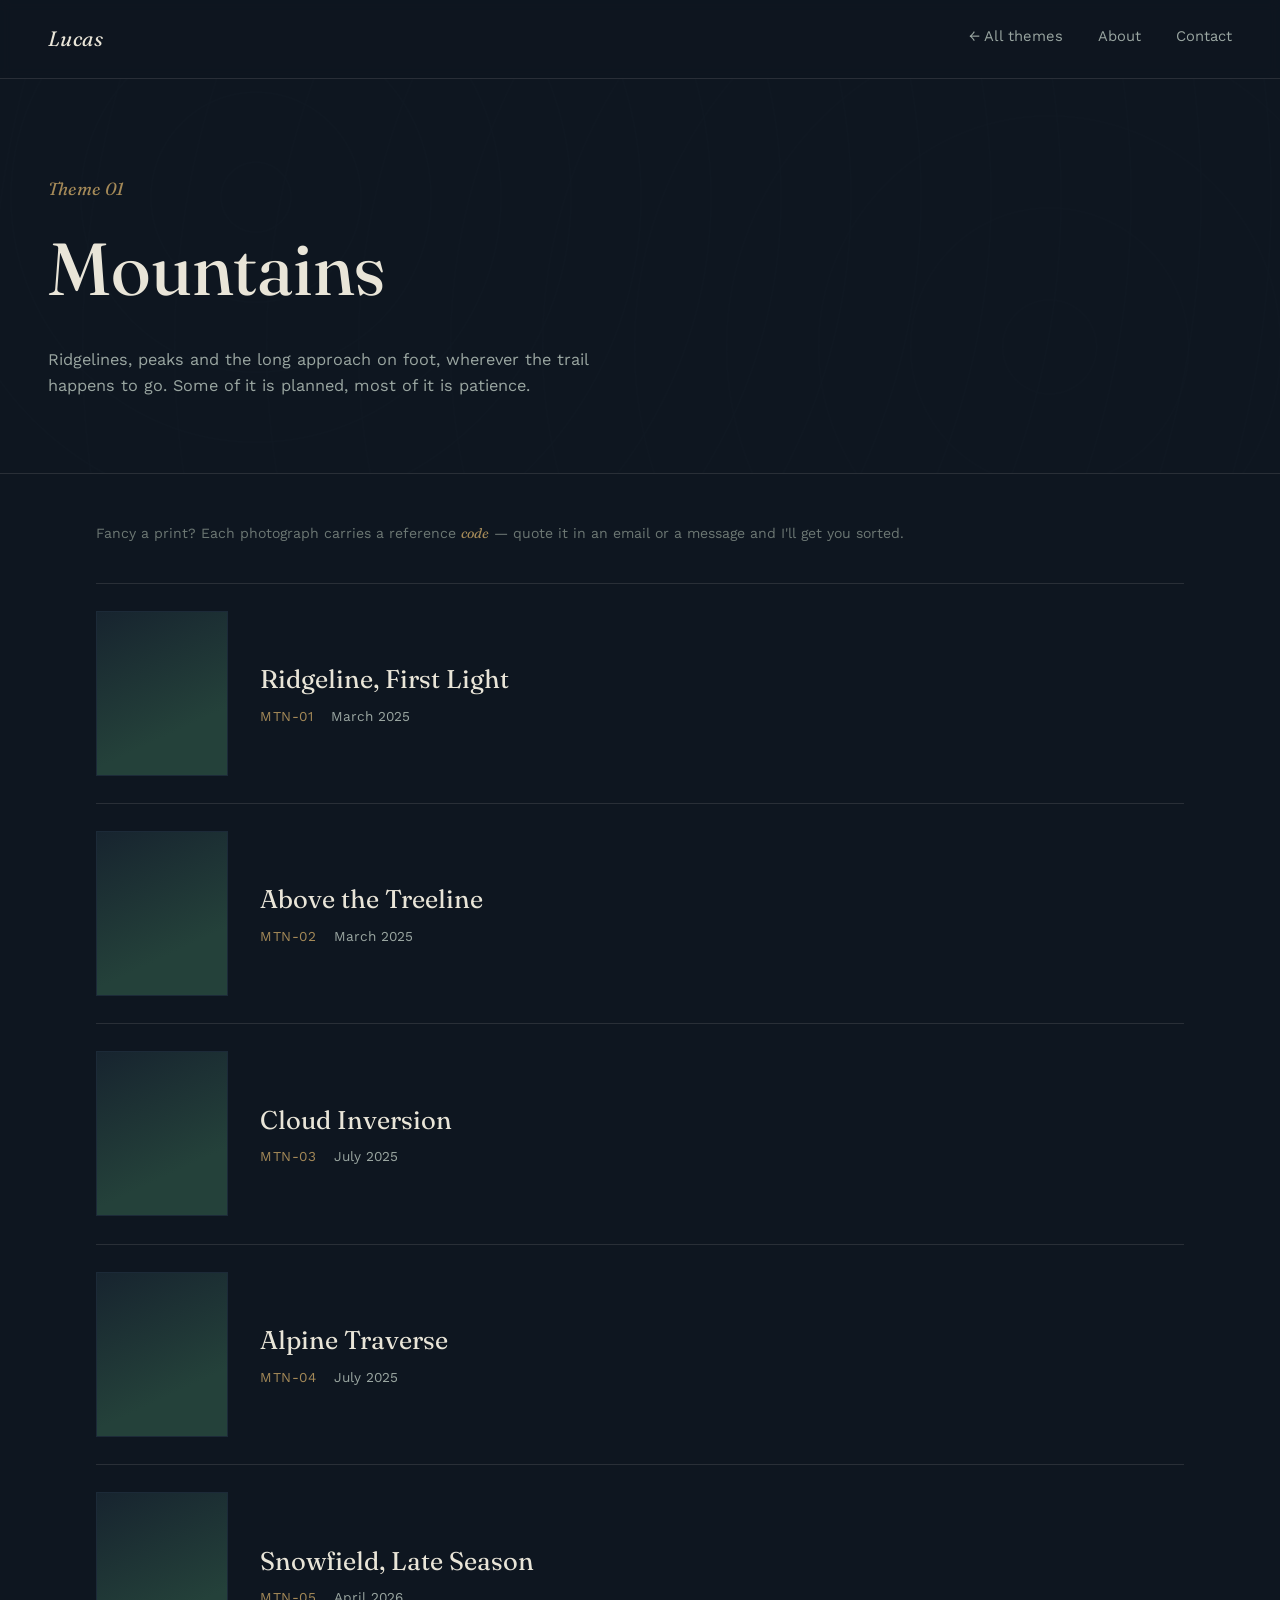
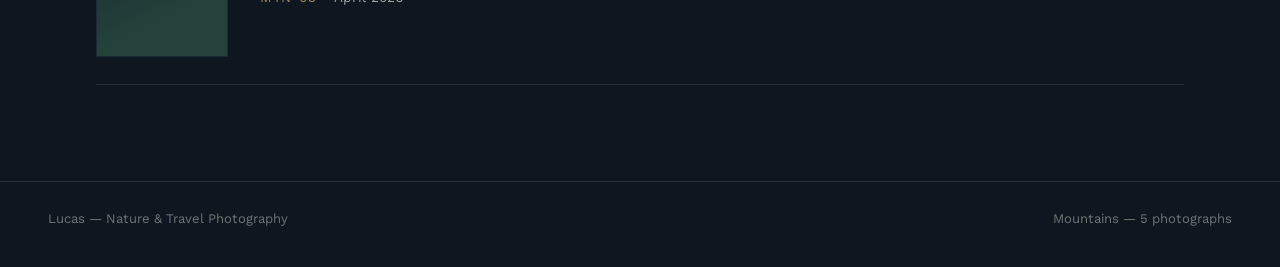
==== mountains.html @ 5c5465d4 "Update and rename nature.html to mountains.html" ====
<!DOCTYPE html>
<html lang="en">
<head>
<meta charset="UTF-8">
<meta name="viewport" content="width=device-width, initial-scale=1.0">
<title>Mountains — Lucas</title>
<style>
@import url('https://fonts.googleapis.com/css2?family=Fraunces:ital,opsz,wght@0,9..144,340;0,9..144,460;1,9..144,420;1,9..144,520&family=Work+Sans:wght@400;500;600&display=swap');
 
:root{
  --bg: #0e1620;
  --bg-panel: #131f2b;
  --bg-panel-2: #17242f;
  --ink: #e9e5d8;
  --ink-soft: #9aa6a1;
  --ink-faint: #6c7773;
  --green: #24413a;
  --navy-line: #1c2a38;
  --brass: #a58a58;
  --brass-soft: rgba(165,138,88,0.55);
  --line: rgba(233,229,216,0.12);
  --max: 42rem;
  --wide: 74rem;
}
 
*{ box-sizing:border-box; }
html{ scroll-behavior:smooth; }
 
body{
  margin:0;
  background:var(--bg);
  color:var(--ink);
  font-family:'Work Sans', 'Helvetica Neue', Arial, sans-serif;
  font-weight:400;
  line-height:1.6;
  -webkit-font-smoothing:antialiased;
}
 
.topo{
  position:absolute; inset:0;
  pointer-events:none;
  opacity:.16;
  background-image:
    repeating-radial-gradient(circle at 20% 30%, transparent 0 34px, rgba(233,229,216,0.5) 35px, transparent 36px 70px),
    repeating-radial-gradient(circle at 82% 68%, transparent 0 46px, rgba(233,229,216,0.4) 47px, transparent 48px 92px);
  mix-blend-mode:overlay;
}
 
h1,h2,h3{ margin:0; font-weight:460; font-family:'Fraunces', Georgia, serif; }
p{ margin:0 0 1.1em; color:var(--ink-soft); }
a{ color:inherit; text-decoration:none; }
 
.eyebrow{
  display:block;
  font-size:.78rem;
  letter-spacing:.14em;
  color:var(--brass);
  margin-bottom:.6rem;
  text-transform: uppercase;
}
 
/* ---------------- header / nav ---------------- */
.site-header{
  position:sticky; top:0; z-index:30;
  display:flex; align-items:center; justify-content:space-between;
  padding:1.4rem clamp(1.2rem,4vw,3rem);
  background:rgba(14,22,32,.86);
  backdrop-filter:blur(6px);
  border-bottom:1px solid var(--line);
}
.site-header__mark{
  font-family:'Fraunces', serif;
  font-style:italic;
  font-size:1.3rem;
  letter-spacing:.02em;
}
.site-header__nav{ display:flex; gap:clamp(1rem,3vw,2.2rem); align-items:center; }
.site-header__nav a{
  font-size:.92rem;
  color:var(--ink-soft);
  border-bottom:1px solid transparent;
  padding-bottom:.2rem;
  transition:color .2s ease, border-color .2s ease;
}
.site-header__nav a:hover, .site-header__nav a:focus-visible{
  color:var(--ink);
  border-color:var(--brass-soft);
}
.site-header__back{
  font-size:.92rem;
  color:var(--ink-soft);
}
.site-header__back:hover{ color:var(--ink); }
 
/* ---------------- page hero (theme pages) ---------------- */
.page-hero{
  position:relative;
  padding:clamp(3.5rem,10vw,6rem) clamp(1.2rem,4vw,3rem) clamp(2.5rem,6vw,3.5rem);
  border-bottom:1px solid var(--line);
  overflow:hidden;
}
.page-hero__year{
  font-family:'Fraunces', serif;
  font-style:italic;
  color:var(--brass);
  font-size:1.1rem;
  position:relative;
}
.page-hero__title{
  font-size:clamp(2.6rem,7vw,4.6rem);
  margin-top:.4rem;
  position:relative;
  max-width:34rem;
}
.page-hero__intro{
  max-width:38rem;
  margin-top:1.2rem;
  position:relative;
  font-size:1.02rem;
}
 
/* ---------------- print list (theme pages) ---------------- */
.print-note{
  max-width:var(--wide);
  margin:0 auto;
  padding:clamp(2.2rem,5vw,3rem) clamp(1.2rem,4vw,3rem) 0;
  font-size:.88rem;
  color:var(--ink-faint);
}
.print-note code{
  color:var(--brass);
  font-family:'Fraunces', serif;
  font-style:italic;
}
 
.print-list{
  max-width:var(--wide);
  margin:0 auto;
  padding:clamp(1.6rem,4vw,2.4rem) clamp(1.2rem,4vw,3rem) clamp(4rem,8vw,6rem);
}
.print-row{
  display:flex;
  align-items:center;
  gap:clamp(1.2rem,3vw,2rem);
  padding:clamp(1.2rem,2.6vw,1.7rem) 0;
  border-top:1px solid var(--line);
}
.print-row:last-child{ border-bottom:1px solid var(--line); }
 
.print-row__thumb{
  flex:none;
  width:clamp(88px, 14vw, 132px);
  aspect-ratio: 4 / 5;
  border:1px solid var(--navy-line);
  overflow:hidden;
  position:relative;
}
.print-row__thumb img{
  width:100%; height:100%;
  object-fit:cover;
  display:block;
}
.print-row__thumb .ph{
  position:absolute; inset:0;
  background:
    linear-gradient(155deg, var(--bg-panel-2), var(--green) 70%),
    repeating-linear-gradient(0deg, transparent 0 22px, rgba(233,229,216,.05) 23px 24px);
}
 
.print-row__meta{ flex:1 1 auto; min-width:0; }
.print-row__title{
  font-family:'Fraunces', serif;
  font-size:clamp(1.25rem,2.6vw,1.6rem);
  color:var(--ink);
}
.print-row__sub{
  margin-top:.35rem;
  display:flex;
  flex-wrap:wrap;
  gap:.4rem 1.1rem;
  font-size:.85rem;
  color:var(--ink-faint);
}
.print-row__code{
  color:var(--brass);
  letter-spacing:.04em;
}
.print-row__date{ color:var(--ink-soft); }
 
@media (max-width:560px){
  .print-row{ align-items:flex-start; }
}
 
/* ---------------- footer ---------------- */
.site-footer{
  padding:1.6rem clamp(1.2rem,4vw,3rem) 2.4rem;
  font-size:.82rem;
  color:var(--ink-faint);
  display:flex; justify-content:space-between; flex-wrap:wrap; gap:.6rem;
  border-top:1px solid var(--line);
}
 
:focus-visible{ outline:1px solid var(--brass); outline-offset:3px; }
</style>
</head>
<body>
 
<header class="site-header">
  <a class="site-header__mark" href="index.html">Lucas</a>
  <nav class="site-header__nav">
    <a class="site-header__back" href="index.html#themes">&larr; All themes</a>
    <a href="index.html#about">About</a>
    <a href="index.html#contact">Contact</a>
  </nav>
</header>
 
<section class="page-hero">
  <div class="topo" aria-hidden="true"></div>
  <span class="page-hero__year">Theme 01</span>
  <h1 class="page-hero__title">Mountains</h1>
  <p class="page-hero__intro">
    Ridgelines, peaks and the long approach on foot, wherever the trail happens
    to go. Some of it is planned, most of it is patience.
  </p>
</section>
 
<p class="print-note">
  Fancy a print? Each photograph carries a reference <code>code</code> —
  quote it in an email or a message and I'll get you sorted.
</p>
 
<div class="print-list">
 
  <a class="print-row" href="mailto:lucasrouer.lr@gmail.com?subject=Print%20request%20—%20MTN-01">
    <span class="print-row__thumb">
      <img src="photo/mountains-1.jpg" alt="Ridgeline, First Light" onerror="this.style.display='none'; this.nextElementSibling.style.display='block';">
      <span class="ph" style="display:none;"></span>
    </span>
    <span class="print-row__meta">
      <span class="print-row__title">Ridgeline, First Light</span>
      <span class="print-row__sub">
        <span class="print-row__code">MTN-01</span>
        <span class="print-row__date">March 2025</span>
      </span>
    </span>
  </a>
 
  <a class="print-row" href="mailto:lucasrouer.lr@gmail.com?subject=Print%20request%20—%20MTN-02">
    <span class="print-row__thumb">
      <img src="photo/mountains-2.jpg" alt="Above the Treeline" onerror="this.style.display='none'; this.nextElementSibling.style.display='block';">
      <span class="ph" style="display:none;"></span>
    </span>
    <span class="print-row__meta">
      <span class="print-row__title">Above the Treeline</span>
      <span class="print-row__sub">
        <span class="print-row__code">MTN-02</span>
        <span class="print-row__date">March 2025</span>
      </span>
    </span>
  </a>
 
  <a class="print-row" href="mailto:lucasrouer.lr@gmail.com?subject=Print%20request%20—%20MTN-03">
    <span class="print-row__thumb">
      <img src="photo/mountains-3.jpg" alt="Cloud Inversion" onerror="this.style.display='none'; this.nextElementSibling.style.display='block';">
      <span class="ph" style="display:none;"></span>
    </span>
    <span class="print-row__meta">
      <span class="print-row__title">Cloud Inversion</span>
      <span class="print-row__sub">
        <span class="print-row__code">MTN-03</span>
        <span class="print-row__date">July 2025</span>
      </span>
    </span>
  </a>
 
  <a class="print-row" href="mailto:lucasrouer.lr@gmail.com?subject=Print%20request%20—%20MTN-04">
    <span class="print-row__thumb">
      <img src="photo/mountains-4.jpg" alt="Alpine Traverse" onerror="this.style.display='none'; this.nextElementSibling.style.display='block';">
      <span class="ph" style="display:none;"></span>
    </span>
    <span class="print-row__meta">
      <span class="print-row__title">Alpine Traverse</span>
      <span class="print-row__sub">
        <span class="print-row__code">MTN-04</span>
        <span class="print-row__date">July 2025</span>
      </span>
    </span>
  </a>
 
  <a class="print-row" href="mailto:lucasrouer.lr@gmail.com?subject=Print%20request%20—%20MTN-05">
    <span class="print-row__thumb">
      <img src="photo/mountains-5.jpg" alt="Snowfield, Late Season" onerror="this.style.display='none'; this.nextElementSibling.style.display='block';">
      <span class="ph" style="display:none;"></span>
    </span>
    <span class="print-row__meta">
      <span class="print-row__title">Snowfield, Late Season</span>
      <span class="print-row__sub">
        <span class="print-row__code">MTN-05</span>
        <span class="print-row__date">April 2026</span>
      </span>
    </span>
  </a>
 
</div>
 
<footer class="site-footer">
  <span>Lucas — Nature &amp; Travel Photography</span>
  <span>Mountains — 5 photographs</span>
</footer>
 
</body>
</html>
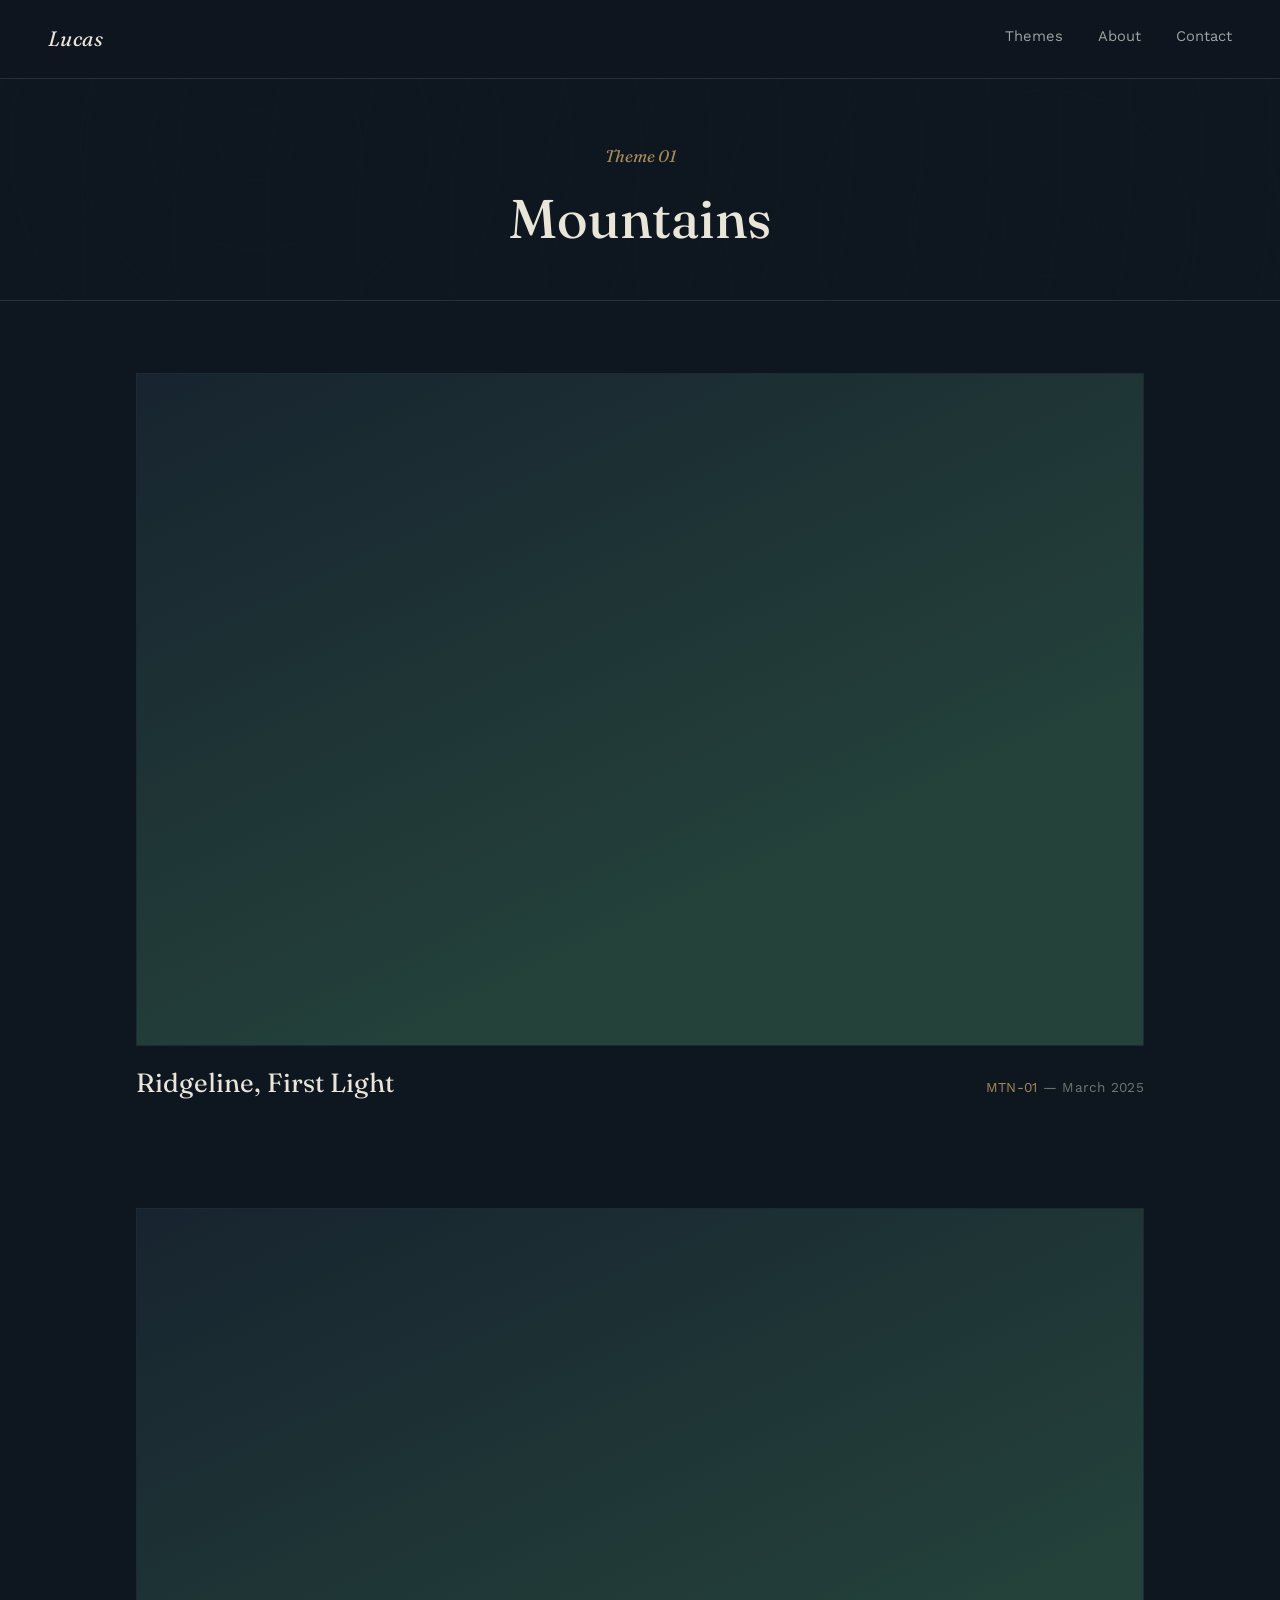
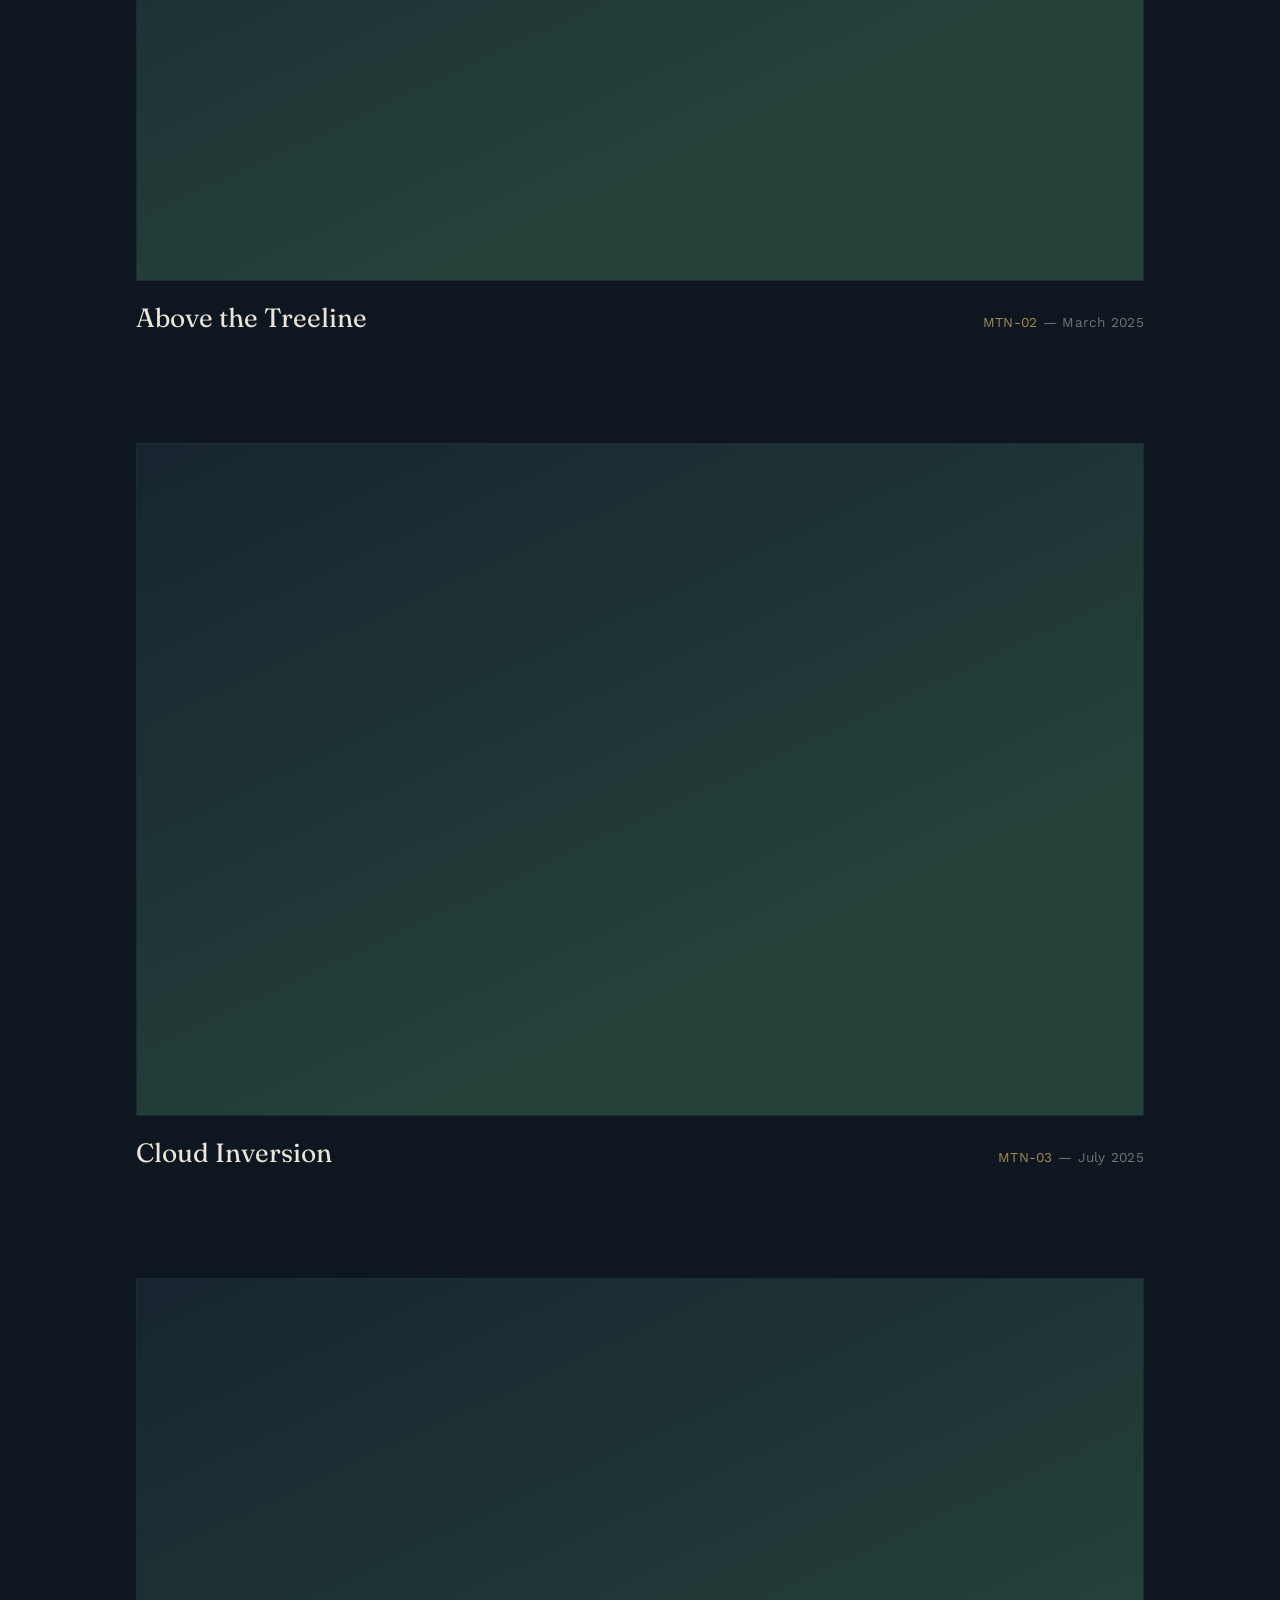
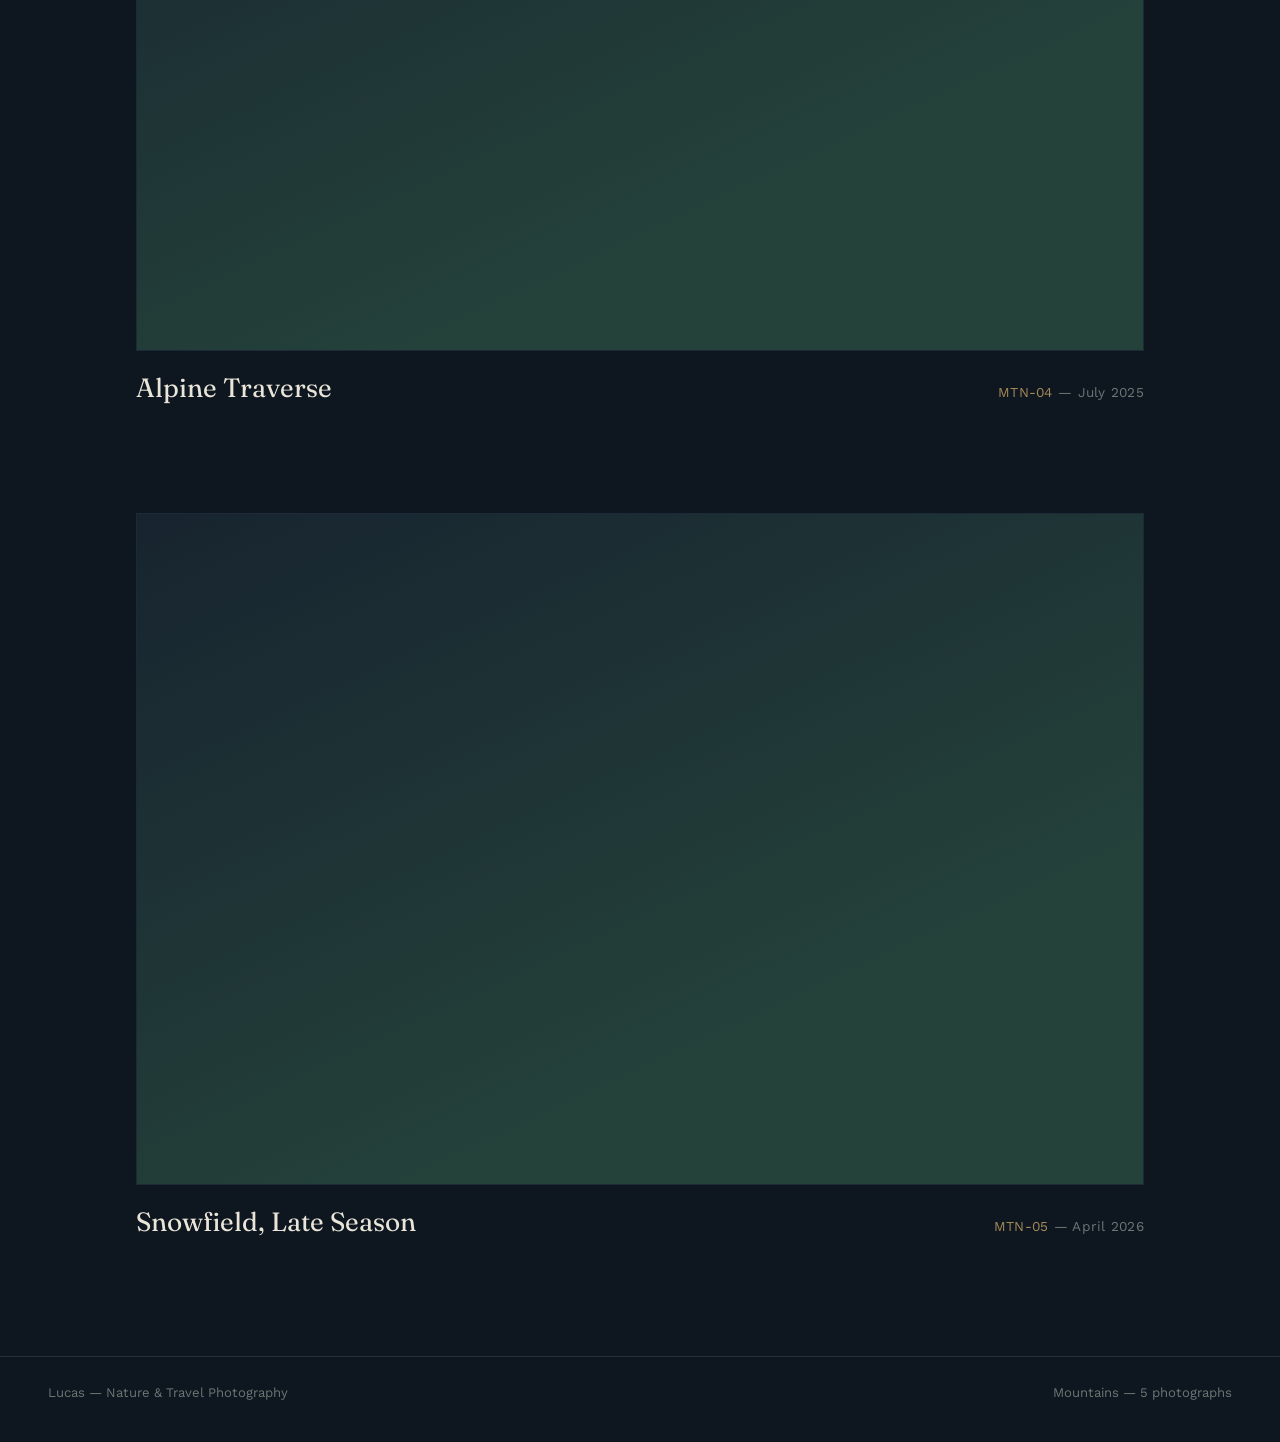
==== commit c7a3b9d0: "Refactor photo entries and update styles Refactor photo list and update styles for better layout and" ====
--- a/mountains.html
+++ b/mountains.html
@@ -9,7 +9,6 @@
  
 :root{
   --bg: #0e1620;
-  --bg-panel: #131f2b;
   --bg-panel-2: #17242f;
   --ink: #e9e5d8;
   --ink-soft: #9aa6a1;
@@ -19,7 +18,6 @@
   --brass: #a58a58;
   --brass-soft: rgba(165,138,88,0.55);
   --line: rgba(233,229,216,0.12);
-  --max: 42rem;
   --wide: 74rem;
 }
  
@@ -86,110 +84,78 @@
   color:var(--ink);
   border-color:var(--brass-soft);
 }
-.site-header__back{
-  font-size:.92rem;
-  color:var(--ink-soft);
-}
-.site-header__back:hover{ color:var(--ink); }
- 
-/* ---------------- page hero (theme pages) ---------------- */
+ 
+/* ---------------- page hero ---------------- */
 .page-hero{
   position:relative;
-  padding:clamp(3.5rem,10vw,6rem) clamp(1.2rem,4vw,3rem) clamp(2.5rem,6vw,3.5rem);
+  padding:clamp(2.6rem,7vw,4rem) clamp(1.2rem,4vw,3rem) clamp(1.8rem,4vw,2.4rem);
   border-bottom:1px solid var(--line);
   overflow:hidden;
+  text-align:center;
 }
 .page-hero__year{
   font-family:'Fraunces', serif;
   font-style:italic;
   color:var(--brass);
-  font-size:1.1rem;
+  font-size:1.05rem;
   position:relative;
 }
 .page-hero__title{
-  font-size:clamp(2.6rem,7vw,4.6rem);
-  margin-top:.4rem;
+  font-size:clamp(2.2rem,6vw,3.4rem);
+  margin-top:.3rem;
   position:relative;
-  max-width:34rem;
-}
-.page-hero__intro{
-  max-width:38rem;
-  margin-top:1.2rem;
-  position:relative;
-  font-size:1.02rem;
-}
- 
-/* ---------------- print list (theme pages) ---------------- */
-.print-note{
+}
+ 
+/* ---------------- photo list ---------------- */
+.photo-list{
   max-width:var(--wide);
   margin:0 auto;
-  padding:clamp(2.2rem,5vw,3rem) clamp(1.2rem,4vw,3rem) 0;
-  font-size:.88rem;
-  color:var(--ink-faint);
-}
-.print-note code{
-  color:var(--brass);
-  font-family:'Fraunces', serif;
-  font-style:italic;
-}
- 
-.print-list{
-  max-width:var(--wide);
-  margin:0 auto;
-  padding:clamp(1.6rem,4vw,2.4rem) clamp(1.2rem,4vw,3rem) clamp(4rem,8vw,6rem);
-}
-.print-row{
+  padding:clamp(2.4rem,5vw,3.5rem) clamp(1.2rem,4vw,3rem) clamp(4rem,8vw,6rem);
   display:flex;
-  align-items:center;
-  gap:clamp(1.2rem,3vw,2rem);
-  padding:clamp(1.2rem,2.6vw,1.7rem) 0;
-  border-top:1px solid var(--line);
-}
-.print-row:last-child{ border-bottom:1px solid var(--line); }
- 
-.print-row__thumb{
-  flex:none;
-  width:clamp(88px, 14vw, 132px);
-  aspect-ratio: 4 / 5;
+  flex-direction:column;
+  gap:clamp(3rem,6vw,4.5rem);
+}
+ 
+.photo-entry__frame{
+  overflow:hidden;
   border:1px solid var(--navy-line);
-  overflow:hidden;
-  position:relative;
-}
-.print-row__thumb img{
-  width:100%; height:100%;
-  object-fit:cover;
+}
+.photo-entry__frame img{
+  width:100%;
+  height:auto;
   display:block;
-}
-.print-row__thumb .ph{
-  position:absolute; inset:0;
+  transition: transform .5s ease;
+}
+.photo-entry__frame:hover img{
+  transform: scale(1.035);
+}
+.photo-entry__frame .ph{
+  width:100%;
+  aspect-ratio: 3 / 2;
   background:
     linear-gradient(155deg, var(--bg-panel-2), var(--green) 70%),
     repeating-linear-gradient(0deg, transparent 0 22px, rgba(233,229,216,.05) 23px 24px);
 }
  
-.print-row__meta{ flex:1 1 auto; min-width:0; }
-.print-row__title{
+.photo-entry__caption{
+  margin-top:1rem;
+  display:flex;
+  align-items:baseline;
+  justify-content:space-between;
+  flex-wrap:wrap;
+  gap:.4rem 1rem;
+}
+.photo-entry__title{
   font-family:'Fraunces', serif;
-  font-size:clamp(1.25rem,2.6vw,1.6rem);
+  font-size:clamp(1.3rem,2.6vw,1.65rem);
   color:var(--ink);
 }
-.print-row__sub{
-  margin-top:.35rem;
-  display:flex;
-  flex-wrap:wrap;
-  gap:.4rem 1.1rem;
+.photo-entry__meta{
   font-size:.85rem;
   color:var(--ink-faint);
-}
-.print-row__code{
-  color:var(--brass);
-  letter-spacing:.04em;
-}
-.print-row__date{ color:var(--ink-soft); }
- 
-@media (max-width:560px){
-  .print-row{ align-items:flex-start; }
-}
+  letter-spacing:.02em;
+}
+.photo-entry__meta .code{ color:var(--brass); }
  
 /* ---------------- footer ---------------- */
 .site-footer{
@@ -208,7 +174,7 @@
 <header class="site-header">
   <a class="site-header__mark" href="index.html">Lucas</a>
   <nav class="site-header__nav">
-    <a class="site-header__back" href="index.html#themes">&larr; All themes</a>
+    <a href="index.html#themes">Themes</a>
     <a href="index.html#about">About</a>
     <a href="index.html#contact">Contact</a>
   </nav>
@@ -218,88 +184,64 @@
   <div class="topo" aria-hidden="true"></div>
   <span class="page-hero__year">Theme 01</span>
   <h1 class="page-hero__title">Mountains</h1>
-  <p class="page-hero__intro">
-    Ridgelines, peaks and the long approach on foot, wherever the trail happens
-    to go. Some of it is planned, most of it is patience.
-  </p>
 </section>
  
-<p class="print-note">
-  Fancy a print? Each photograph carries a reference <code>code</code> —
-  quote it in an email or a message and I'll get you sorted.
-</p>
- 
-<div class="print-list">
- 
-  <a class="print-row" href="mailto:lucasrouer.lr@gmail.com?subject=Print%20request%20—%20MTN-01">
-    <span class="print-row__thumb">
+<div class="photo-list">
+ 
+  <figure class="photo-entry">
+    <div class="photo-entry__frame">
       <img src="photo/mountains-1.jpg" alt="Ridgeline, First Light" onerror="this.style.display='none'; this.nextElementSibling.style.display='block';">
-      <span class="ph" style="display:none;"></span>
-    </span>
-    <span class="print-row__meta">
-      <span class="print-row__title">Ridgeline, First Light</span>
-      <span class="print-row__sub">
-        <span class="print-row__code">MTN-01</span>
-        <span class="print-row__date">March 2025</span>
-      </span>
-    </span>
-  </a>
- 
-  <a class="print-row" href="mailto:lucasrouer.lr@gmail.com?subject=Print%20request%20—%20MTN-02">
-    <span class="print-row__thumb">
+      <div class="ph" style="display:none;"></div>
+    </div>
+    <figcaption class="photo-entry__caption">
+      <span class="photo-entry__title">Ridgeline, First Light</span>
+      <span class="photo-entry__meta"><span class="code">MTN-01</span> — March 2025</span>
+    </figcaption>
+  </figure>
+ 
+  <figure class="photo-entry">
+    <div class="photo-entry__frame">
       <img src="photo/mountains-2.jpg" alt="Above the Treeline" onerror="this.style.display='none'; this.nextElementSibling.style.display='block';">
-      <span class="ph" style="display:none;"></span>
-    </span>
-    <span class="print-row__meta">
-      <span class="print-row__title">Above the Treeline</span>
-      <span class="print-row__sub">
-        <span class="print-row__code">MTN-02</span>
-        <span class="print-row__date">March 2025</span>
-      </span>
-    </span>
-  </a>
- 
-  <a class="print-row" href="mailto:lucasrouer.lr@gmail.com?subject=Print%20request%20—%20MTN-03">
-    <span class="print-row__thumb">
+      <div class="ph" style="display:none;"></div>
+    </div>
+    <figcaption class="photo-entry__caption">
+      <span class="photo-entry__title">Above the Treeline</span>
+      <span class="photo-entry__meta"><span class="code">MTN-02</span> — March 2025</span>
+    </figcaption>
+  </figure>
+ 
+  <figure class="photo-entry">
+    <div class="photo-entry__frame">
       <img src="photo/mountains-3.jpg" alt="Cloud Inversion" onerror="this.style.display='none'; this.nextElementSibling.style.display='block';">
-      <span class="ph" style="display:none;"></span>
-    </span>
-    <span class="print-row__meta">
-      <span class="print-row__title">Cloud Inversion</span>
-      <span class="print-row__sub">
-        <span class="print-row__code">MTN-03</span>
-        <span class="print-row__date">July 2025</span>
-      </span>
-    </span>
-  </a>
- 
-  <a class="print-row" href="mailto:lucasrouer.lr@gmail.com?subject=Print%20request%20—%20MTN-04">
-    <span class="print-row__thumb">
+      <div class="ph" style="display:none;"></div>
+    </div>
+    <figcaption class="photo-entry__caption">
+      <span class="photo-entry__title">Cloud Inversion</span>
+      <span class="photo-entry__meta"><span class="code">MTN-03</span> — July 2025</span>
+    </figcaption>
+  </figure>
+ 
+  <figure class="photo-entry">
+    <div class="photo-entry__frame">
       <img src="photo/mountains-4.jpg" alt="Alpine Traverse" onerror="this.style.display='none'; this.nextElementSibling.style.display='block';">
-      <span class="ph" style="display:none;"></span>
-    </span>
-    <span class="print-row__meta">
-      <span class="print-row__title">Alpine Traverse</span>
-      <span class="print-row__sub">
-        <span class="print-row__code">MTN-04</span>
-        <span class="print-row__date">July 2025</span>
-      </span>
-    </span>
-  </a>
- 
-  <a class="print-row" href="mailto:lucasrouer.lr@gmail.com?subject=Print%20request%20—%20MTN-05">
-    <span class="print-row__thumb">
+      <div class="ph" style="display:none;"></div>
+    </div>
+    <figcaption class="photo-entry__caption">
+      <span class="photo-entry__title">Alpine Traverse</span>
+      <span class="photo-entry__meta"><span class="code">MTN-04</span> — July 2025</span>
+    </figcaption>
+  </figure>
+ 
+  <figure class="photo-entry">
+    <div class="photo-entry__frame">
       <img src="photo/mountains-5.jpg" alt="Snowfield, Late Season" onerror="this.style.display='none'; this.nextElementSibling.style.display='block';">
-      <span class="ph" style="display:none;"></span>
-    </span>
-    <span class="print-row__meta">
-      <span class="print-row__title">Snowfield, Late Season</span>
-      <span class="print-row__sub">
-        <span class="print-row__code">MTN-05</span>
-        <span class="print-row__date">April 2026</span>
-      </span>
-    </span>
-  </a>
+      <div class="ph" style="display:none;"></div>
+    </div>
+    <figcaption class="photo-entry__caption">
+      <span class="photo-entry__title">Snowfield, Late Season</span>
+      <span class="photo-entry__meta"><span class="code">MTN-05</span> — April 2026</span>
+    </figcaption>
+  </figure>
  
 </div>
  
